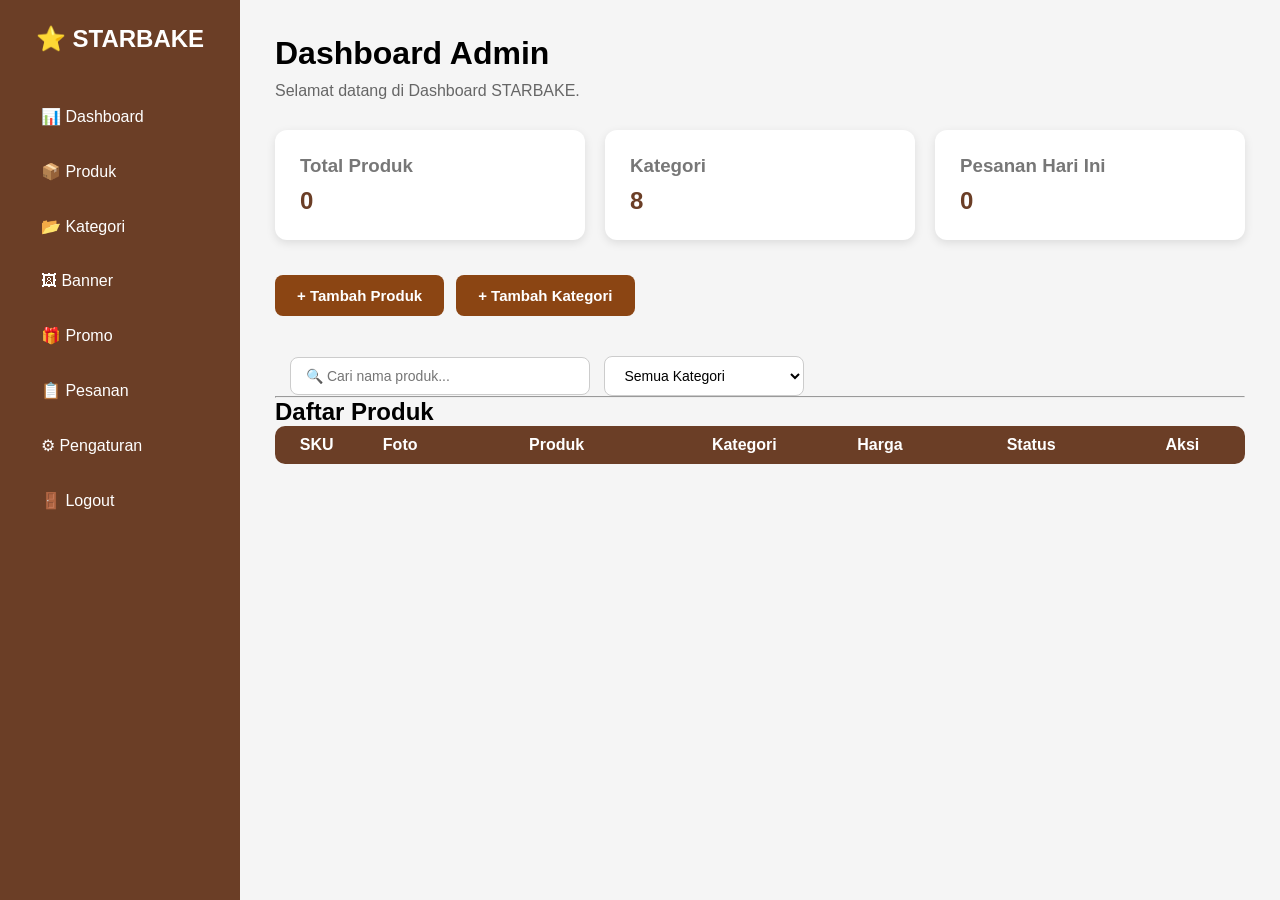
==== admin.html @ 739e0a99 "Update admin.html" ====
<!DOCTYPE html>
<html lang="id">
<head>
  <meta charset="UTF-8">
  <meta name="viewport" content="width=device-width, initial-scale=1.0">
  <title>STARBAKE Admin</title>

  <link rel="stylesheet" href="admin.css">
</head>

<body>

<div class="sidebar">

    <h2>⭐ STARBAKE</h2>

<a href="#" class="active">📊 Dashboard</a>
<a href="#">📦 Produk</a>
<a href="#">📂 Kategori</a>
<a href="#">🖼 Banner</a>
<a href="#">🎁 Promo</a>
<a href="#">📋 Pesanan</a>
<a href="#">⚙ Pengaturan</a>
<a href="#">🚪 Logout</a>

</div>

<div class="content">

<h1>Dashboard Admin</h1>

<p>Selamat datang di Dashboard STARBAKE.</p>
<div class="stats">

    <div class="card">
        <h3>Total Produk</h3>
        <h2>0</h2>
    </div>

    <div class="card">
        <h3>Kategori</h3>
        <h2>8</h2>
    </div>

    <div class="card">
        <h3>Pesanan Hari Ini</h3>
        <h2>0</h2>
    </div>

</div>
<div class="action-buttons">

<button id="addProduct">
+ Tambah Produk
</button>

<button id="addCategory">
+ Tambah Kategori
</button>

</div>
<input
type="text"
id="searchProduct"
placeholder="🔍 Cari nama produk..."
>
<select id="filterCategory">

    <option value="Semua">Semua Kategori</option>

    <option value="Roti Satuan">Roti Satuan</option>

    <option value="Roti Bakar">Roti Bakar</option>

    <option value="Pizza">Pizza</option>

    <option value="Burger">Burger</option>

    <option value="Sandwich">Sandwich</option>

    <option value="Hotdog">Hotdog</option>

    <option value="Drinks">Drinks</option>

    <option value="Coffee">Coffee</option>

</select>
<div id="productModal" class="modal">

  <div class="modal-content">

    <h2>Tambah Produk</h2>

    <label>Nama Produk</label>
    <input type="text" id="productName">

    <label>Harga</label>
    <input type="number" id="productPrice">

    <label>Kategori</label>
    <select id="productCategory">
      <option>Roti Satuan</option>
      <option>Roti Bakar</option>
      <option>Pizza</option>
      <option>Burger</option>
      <option>Sandwich</option>
      <option>Hotdog</option>
      <option>Drinks</option>
      <option>Coffee</option>
    </select>

    <label>Status Produk</label>

<div class="status-group">

<label>
<input type="radio"
name="productStatus"
value="Tersedia"
checked>

🟢 Tersedia
</label>

<label>
<input type="radio"
name="productStatus"
value="Habis">

🔴 Habis
</label>

</div>

    <label>Foto Produk</label>

<input type="file" id="productImage" accept="image/*">

<div class="image-preview">

<img id="previewImage"
src="https://placehold.co/150x150?text=Preview"
alt="Preview">

</div>

    <div class="modal-buttons">
      <button id="saveProduct">Simpan</button>
      <button id="closeModal">Batal</button>
    </div>

  </div>

</div>
<hr>

<h2>Daftar Produk</h2>

<table>

<thead>

<tr>

<th>SKU</th>

<th>Foto</th>

<th>Produk</th>

<th>Kategori</th>

<th>Harga</th>

<th>Status</th>

<th>Aksi</th>

</tr>

</thead>

<tbody id="productTable">
</tbody>

</table>

</div>
<!-- =========================
     MODAL MASTER KATEGORI
========================== -->

<div id="categoryModal" class="modal">

    <div class="modal-content">

        <h2>Master Kategori</h2>

        <label>Kode SKU</label>
        <input
        type="text"
        id="categoryCode"
        placeholder="Contoh : BG">

        <label>Nama Kategori</label>
        <input
        type="text"
        id="categoryName"
        placeholder="Contoh : Burger">

        <label>Icon</label>
        <input
        type="text"
        id="categoryIcon"
        placeholder="🍔">

        <label>Status</label>

        <div class="status-group">

            <label>

                <input
                type="radio"
                name="categoryStatus"
                value="Aktif"
                checked>

                🟢 Aktif

            </label>

            <label>

                <input
                type="radio"
                name="categoryStatus"
                value="Nonaktif">

                🔴 Nonaktif

            </label>

        </div>

        <div class="modal-buttons">

            <button id="saveCategory">
                Simpan
            </button>

            <button id="closeCategory">
                Batal
            </button>

        </div>

    </div>

</div>
<script src="category.js"></script>
<script src="admin.js"></script>

</body>
</html>
---- admin.css ----
*{
    margin:0;
    padding:0;
    box-sizing:border-box;
    font-family:'Poppins',sans-serif;
}

body{
    background:#f5f5f5;
    display:flex;
}

/* ===== Sidebar ===== */

.sidebar{
    width:240px;
    min-height:100vh;
    background:#6b3e26;
    color:#fff;
    padding:25px;
}

.sidebar h2{
    text-align:center;
    margin-bottom:40px;
}

.sidebar a{
    display:block;
    color:white;
    text-decoration:none;
    padding:14px 16px;
    margin-bottom:8px;
    border-radius:8px;
    transition:.3s;
}

.sidebar a:hover{
    background:#8B5A2B;
}

/* ===== Content ===== */

.content{
    flex:1;
    padding:35px;
}

.content h1{
    margin-bottom:10px;
}

.content p{
    color:#666;
    margin-bottom:30px;
}

/* ===== Statistik ===== */

.stats{
    display:grid;
    grid-template-columns:repeat(auto-fit,minmax(220px,1fr));
    gap:20px;
    margin-bottom:35px;
}

.card{
    background:white;
    border-radius:12px;
    padding:25px;
    box-shadow:0 3px 10px rgba(0,0,0,.1);
}

.card h3{
    color:#777;
    margin-bottom:10px;
}

.card h2{
    color:#6b3e26;
}

/* ===== Tombol ===== */

button{
    background:#25D366;
    color:white;
    border:none;
    padding:14px 20px;
    border-radius:8px;
    cursor:pointer;
    font-size:16px;
    font-weight:bold;
    margin-bottom:20px;
}

button:hover{
    background:#1da851;
}

/* ===== Tabel ===== */

table{
    width:100%;
    border-collapse:collapse;
    background:white;
    border-radius:10px;
    overflow:hidden;
}

th{
    background:#6b3e26;
    color:white;
    padding:15px;
}

td{
    padding:15px;
    border-bottom:1px solid #eee;
}

tr:hover{
    background:#fafafa;
}

/* ===== Responsive ===== */

@media(max-width:768px){

body{
    flex-direction:column;
}

.sidebar{
    width:100%;
    min-height:auto;
}

.content{
    padding:20px;
}
.sidebar a.active{
    background:#ffffff;
    color:#6b3e26;
    font-weight:bold;
}
}
/* ===== Modal ===== */

.modal{
    display:none;
    position:fixed;
    inset:0;
    background:rgba(0,0,0,.45);
    justify-content:center;
    align-items:center;
}

.modal-content{
    width:500px;
    max-width:95%;
    background:#fff;
    padding:25px;
    border-radius:12px;
}

.modal-content h2{
    margin-bottom:20px;
}

.modal-content label{
    display:block;
    margin-top:15px;
    margin-bottom:5px;
    font-weight:bold;
}

.modal-content input,
.modal-content select{
    width:100%;
    padding:10px;
    border:1px solid #ccc;
    border-radius:6px;
}

.modal-buttons{
    display:flex;
    gap:10px;
    justify-content:flex-end;
    margin-top:20px;
}
.deleteBtn{
    background:#dc3545;
    color:white;
    padding:8px 14px;
    border:none;
    border-radius:6px;
    cursor:pointer;
}

.deleteBtn:hover{
    background:#b02a37;
}
.status-group{

display:flex;

gap:25px;

margin-top:10px;

margin-bottom:15px;

}

.status-group label{

display:flex;

align-items:center;

gap:8px;

cursor:pointer;

font-weight:600;

}

.status-group input{

width:18px;

height:18px;

cursor:pointer;

}
.available{

background:#28a745;

color:white;

padding:6px 12px;

border-radius:20px;

font-size:14px;

font-weight:bold;

}

.unavailable{

background:#dc3545;

color:white;

padding:6px 12px;

border-radius:20px;

font-size:14px;

font-weight:bold;

}
.image-preview{

margin-top:15px;

text-align:center;

}

.image-preview img{

width:150px;

height:150px;

border-radius:12px;

border:2px solid #ddd;

object-fit:cover;

background:#fafafa;

}
/* ===== Toggle Switch ===== */

.switch{
position:relative;
display:inline-block;
width:50px;
height:26px;
margin-right:10px;
}

.switch input{
display:none;
}

.slider{
position:absolute;
cursor:pointer;
top:0;
left:0;
right:0;
bottom:0;
background:#ccc;
transition:.3s;
border-radius:30px;
}

.slider:before{
content:"";
position:absolute;
height:20px;
width:20px;
left:3px;
bottom:3px;
background:white;
transition:.3s;
border-radius:50%;
}

.switch input:checked + .slider{
background:#28a745;
}

.switch input:checked + .slider:before{
transform:translateX(24px);
}

.statusText{
font-weight:bold;
}
.productPhoto{
    width:60px;
    height:60px;
    object-fit:cover;
    border-radius:10px;
    border:1px solid #ddd;
    display:block;
    margin:auto;
}

/* Tabel */
table{
    width:100%;
    table-layout:fixed;
    border-collapse:collapse;
}

th, td{
    text-align:center;
    vertical-align:middle;
    padding:10px;
}

/* Lebar masing-masing kolom */
th:nth-child(1), td:nth-child(1){
    width:80px;
}

th:nth-child(2), td:nth-child(2){
    width:80px;
}

th:nth-child(3), td:nth-child(3){
    width:220px;
}

th:nth-child(4), td:nth-child(4){
    width:140px;
}

th:nth-child(5), td:nth-child(5){
    width:120px;
}

th:nth-child(6), td:nth-child(6){
    width:170px;
}

th:nth-child(7), td:nth-child(7){
    width:120px;
}
#searchProduct{
    width:300px;
    padding:10px 15px;
    margin-left:15px;
    border:1px solid #ccc;
    border-radius:8px;
    font-size:14px;
    outline:none;
}
#filterCategory{
    width:200px;
    padding:10px 15px;
    margin-left:10px;
    border:1px solid #ccc;
    border-radius:8px;
    font-size:14px;
    background:white;
    cursor:pointer;
}

#filterCategory:focus{
    border-color:#8B4513;
}
#searchProduct:focus{
    border-color:#8B4513;
}
/* ===========================
   Action Buttons
=========================== */

.action-buttons{
    display:flex;
    gap:12px;
    margin:20px 0;
    flex-wrap:wrap;
}

.action-buttons button{
    padding:12px 22px;
    border:none;
    border-radius:8px;
    background:#8B4513;
    color:#fff;
    font-size:15px;
    font-weight:bold;
    cursor:pointer;
    transition:0.3s;
}

.action-buttons button:hover{
    background:#6f3510;
}
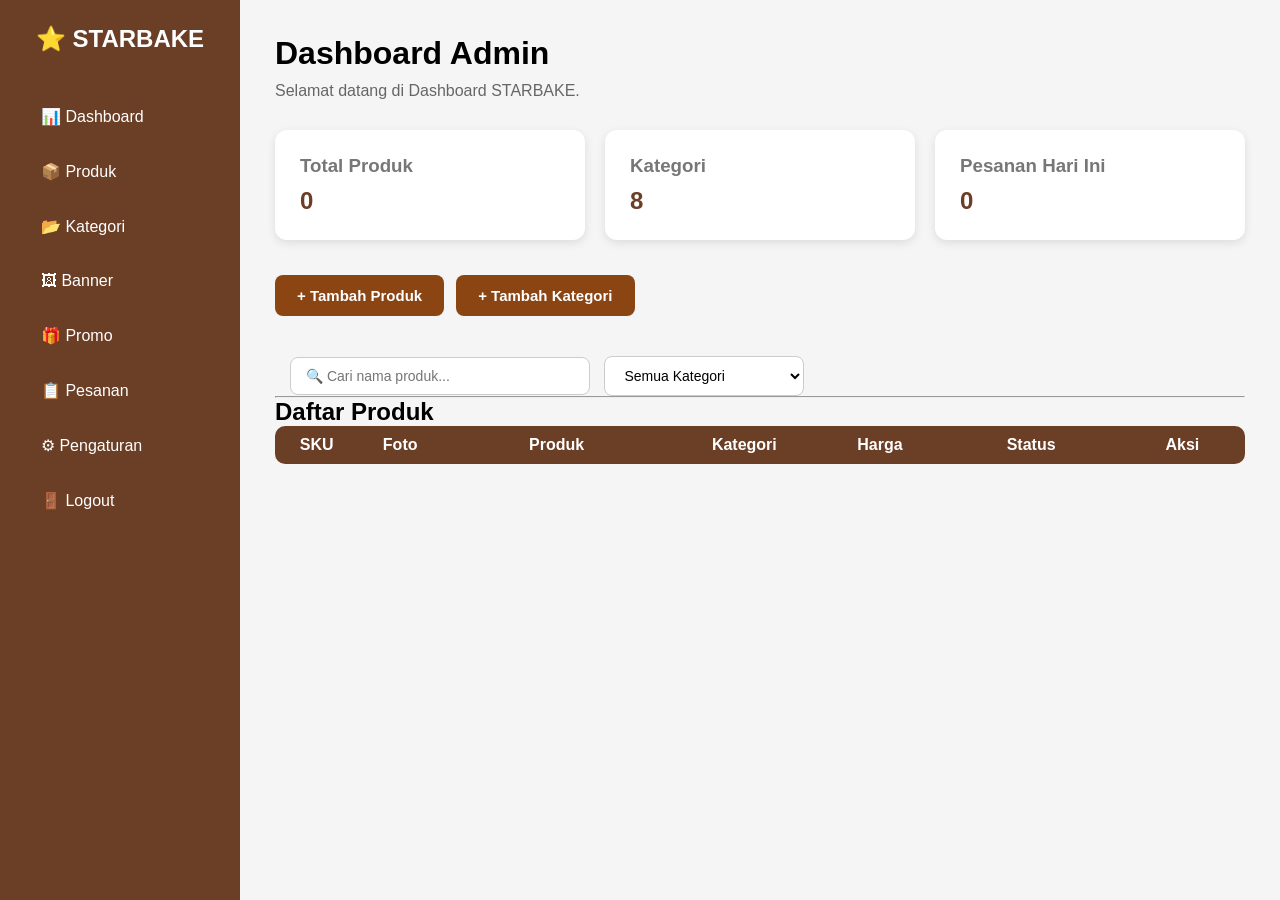
==== commit fc195684: "Update admin.html" ====
--- a/admin.html
+++ b/admin.html
@@ -68,22 +68,6 @@
 
     <option value="Semua">Semua Kategori</option>
 
-    <option value="Roti Satuan">Roti Satuan</option>
-
-    <option value="Roti Bakar">Roti Bakar</option>
-
-    <option value="Pizza">Pizza</option>
-
-    <option value="Burger">Burger</option>
-
-    <option value="Sandwich">Sandwich</option>
-
-    <option value="Hotdog">Hotdog</option>
-
-    <option value="Drinks">Drinks</option>
-
-    <option value="Coffee">Coffee</option>
-
 </select>
 <div id="productModal" class="modal">
 
@@ -99,15 +83,8 @@
 
     <label>Kategori</label>
     <select id="productCategory">
-      <option>Roti Satuan</option>
-      <option>Roti Bakar</option>
-      <option>Pizza</option>
-      <option>Burger</option>
-      <option>Sandwich</option>
-      <option>Hotdog</option>
-      <option>Drinks</option>
-      <option>Coffee</option>
-    </select>
+
+</select>
 
     <label>Status Produk</label>
 
@@ -258,6 +235,7 @@
     </div>
 
 </div>
+<script src="storage.js"></script>
 <script src="category.js"></script>
 <script src="admin.js"></script>
 
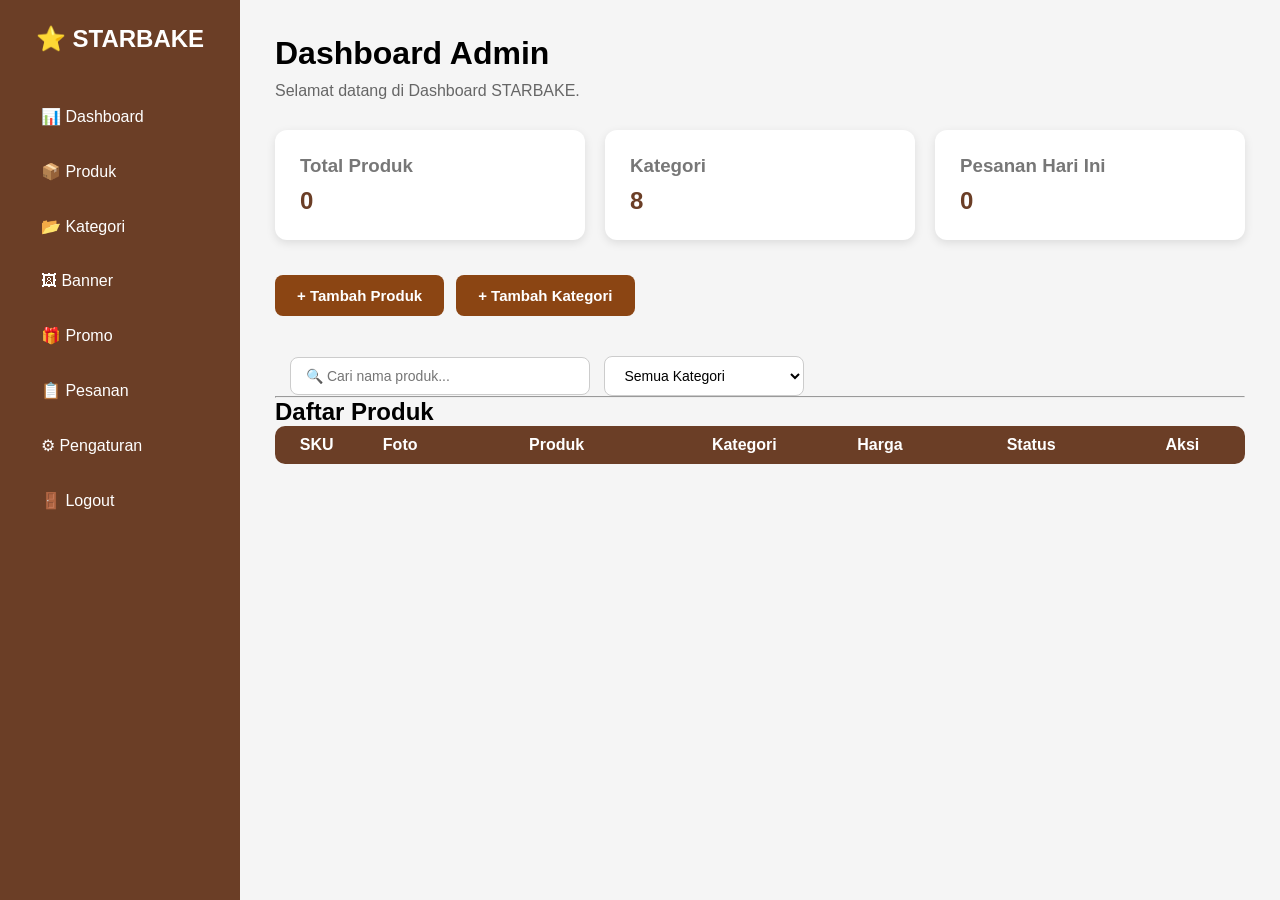
==== commit 4bf1763b: "Update admin.html" ====
--- a/admin.html
+++ b/admin.html
@@ -186,10 +186,54 @@
         placeholder="Contoh : Burger">
 
         <label>Icon</label>
-        <input
-        type="text"
-        id="categoryIcon"
-        placeholder="🍔">
+
+<select id="categoryIcon">
+
+<option value="🍞">🍞 Roti</option>
+<option value="🥖">🥖 Baguette</option>
+<option value="🥐">🥐 Croissant</option>
+<option value="🥯">🥯 Bagel</option>
+<option value="🍔">🍔 Burger</option>
+<option value="🍕">🍕 Pizza</option>
+<option value="🥪">🥪 Sandwich</option>
+<option value="🌭">🌭 Hotdog</option>
+<option value="🍗">🍗 Ayam</option>
+<option value="🍖">🍖 Daging</option>
+<option value="🥩">🥩 Steak</option>
+<option value="🍟">🍟 Kentang</option>
+<option value="🌮">🌮 Taco</option>
+<option value="🌯">🌯 Wrap</option>
+<option value="🍝">🍝 Pasta</option>
+<option value="🍜">🍜 Mie</option>
+<option value="🍛">🍛 Nasi</option>
+<option value="🍣">🍣 Sushi</option>
+<option value="🍤">🍤 Udang</option>
+<option value="🐟">🐟 Seafood</option>
+
+<option value="🍰">🍰 Cake</option>
+<option value="🎂">🎂 Tart</option>
+<option value="🧁">🧁 Cupcake</option>
+<option value="🥧">🥧 Pie</option>
+<option value="🍪">🍪 Cookies</option>
+<option value="🍩">🍩 Donut</option>
+<option value="🍫">🍫 Coklat</option>
+<option value="🍮">🍮 Pudding</option>
+<option value="🍨">🍨 Ice Cream</option>
+
+<option value="☕">☕ Coffee</option>
+<option value="🍵">🍵 Tea</option>
+<option value="🧋">🧋 Boba</option>
+<option value="🥤">🥤 Soft Drink</option>
+<option value="🧃">🧃 Juice</option>
+<option value="🥛">🥛 Milk</option>
+
+<option value="🥗">🥗 Salad</option>
+<option value="🍽️">🍽️ Makanan</option>
+<option value="🥣">🥣 Soup</option>
+<option value="🧀">🧀 Cheese</option>
+<option value="🥚">🥚 Egg</option>
+
+</select>
 
         <label>Status</label>
 
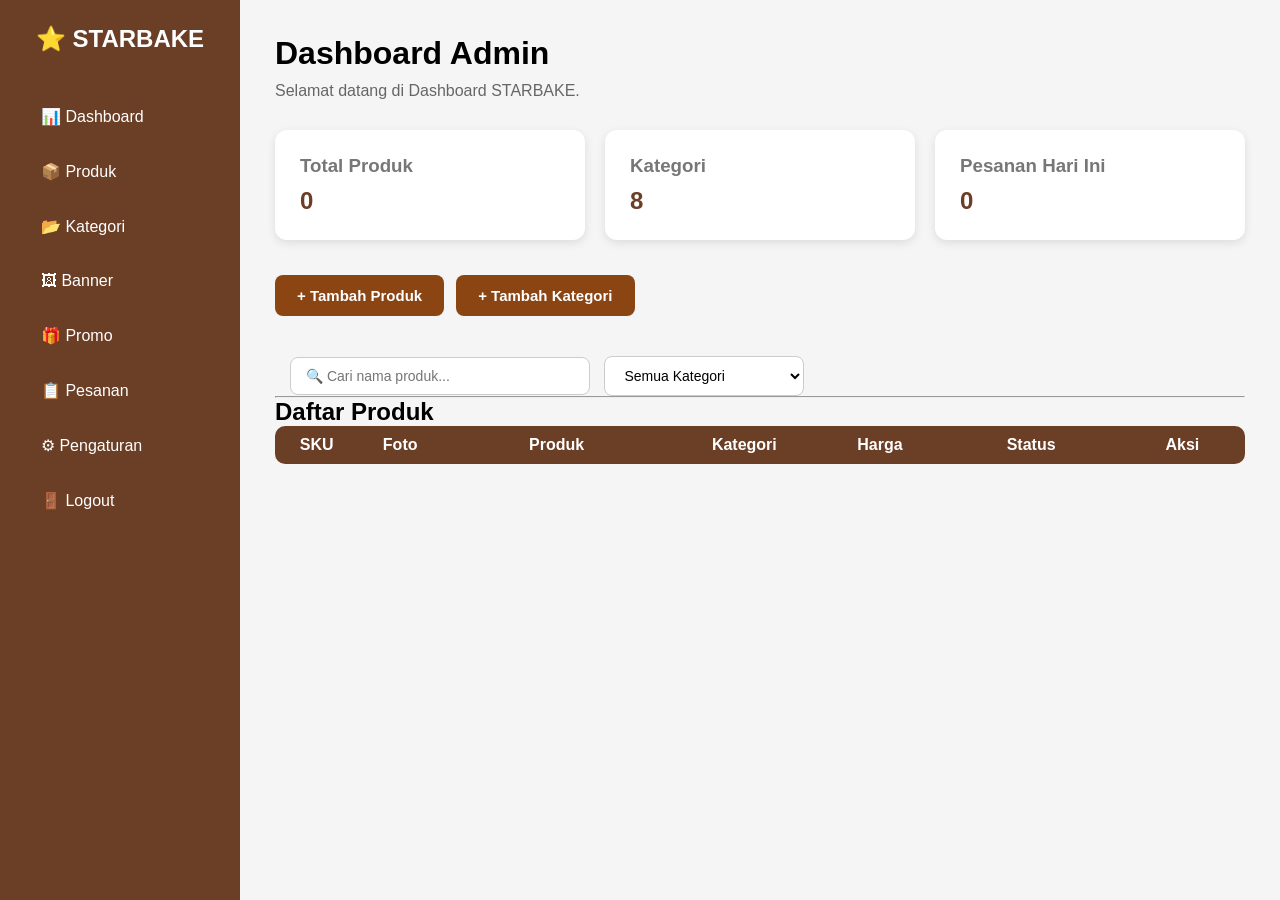
==== commit cc616fe6: "Update admin.html" ====
--- a/admin.html
+++ b/admin.html
@@ -3,7 +3,7 @@
 <head>
   <meta charset="UTF-8">
   <meta name="viewport" content="width=device-width, initial-scale=1.0">
-  <title>STARBAKE Admin</title>
+  <title>STARBAKE TEST 999</title>
 
   <link rel="stylesheet" href="admin.css">
 </head>
@@ -280,8 +280,10 @@
 
 </div>
 <script src="storage.js"></script>
+
+<script src="admin.js"></script>
+
 <script src="category.js"></script>
-<script src="admin.js"></script>
 
 </body>
 </html>
